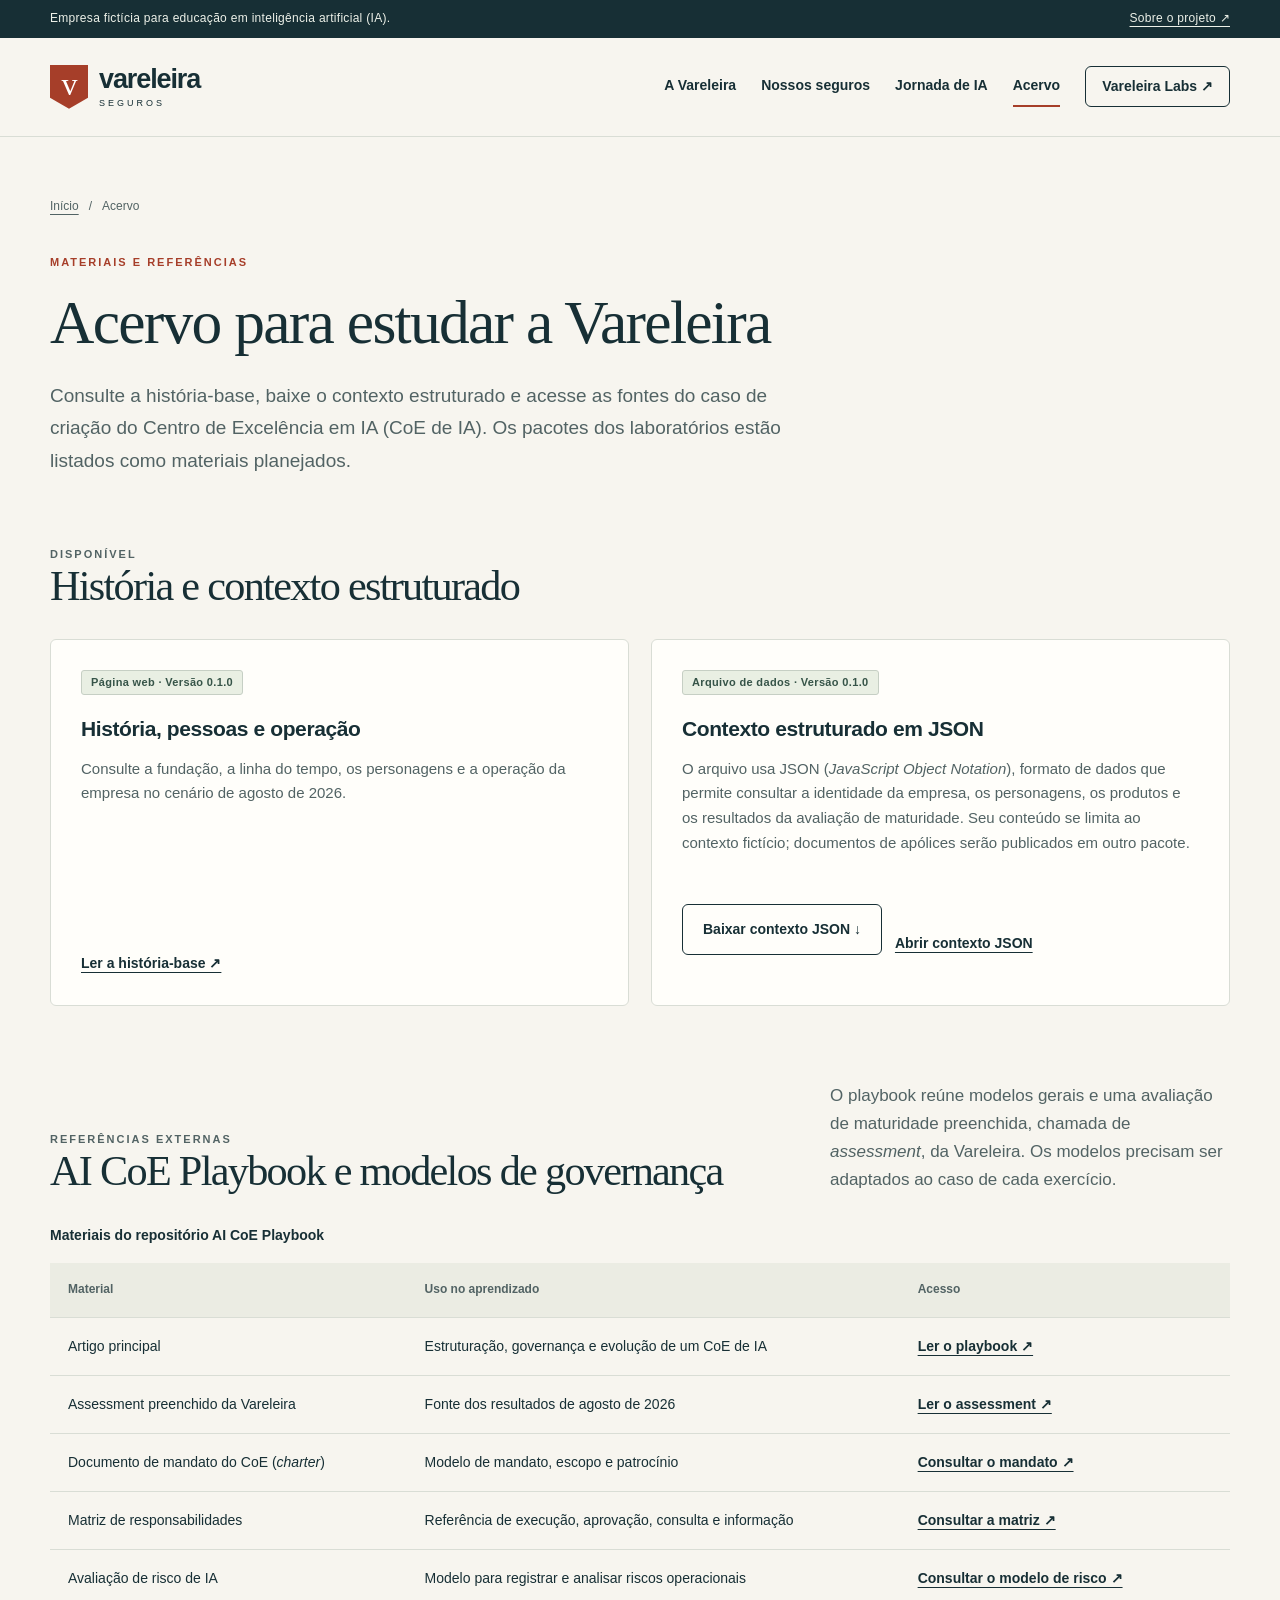
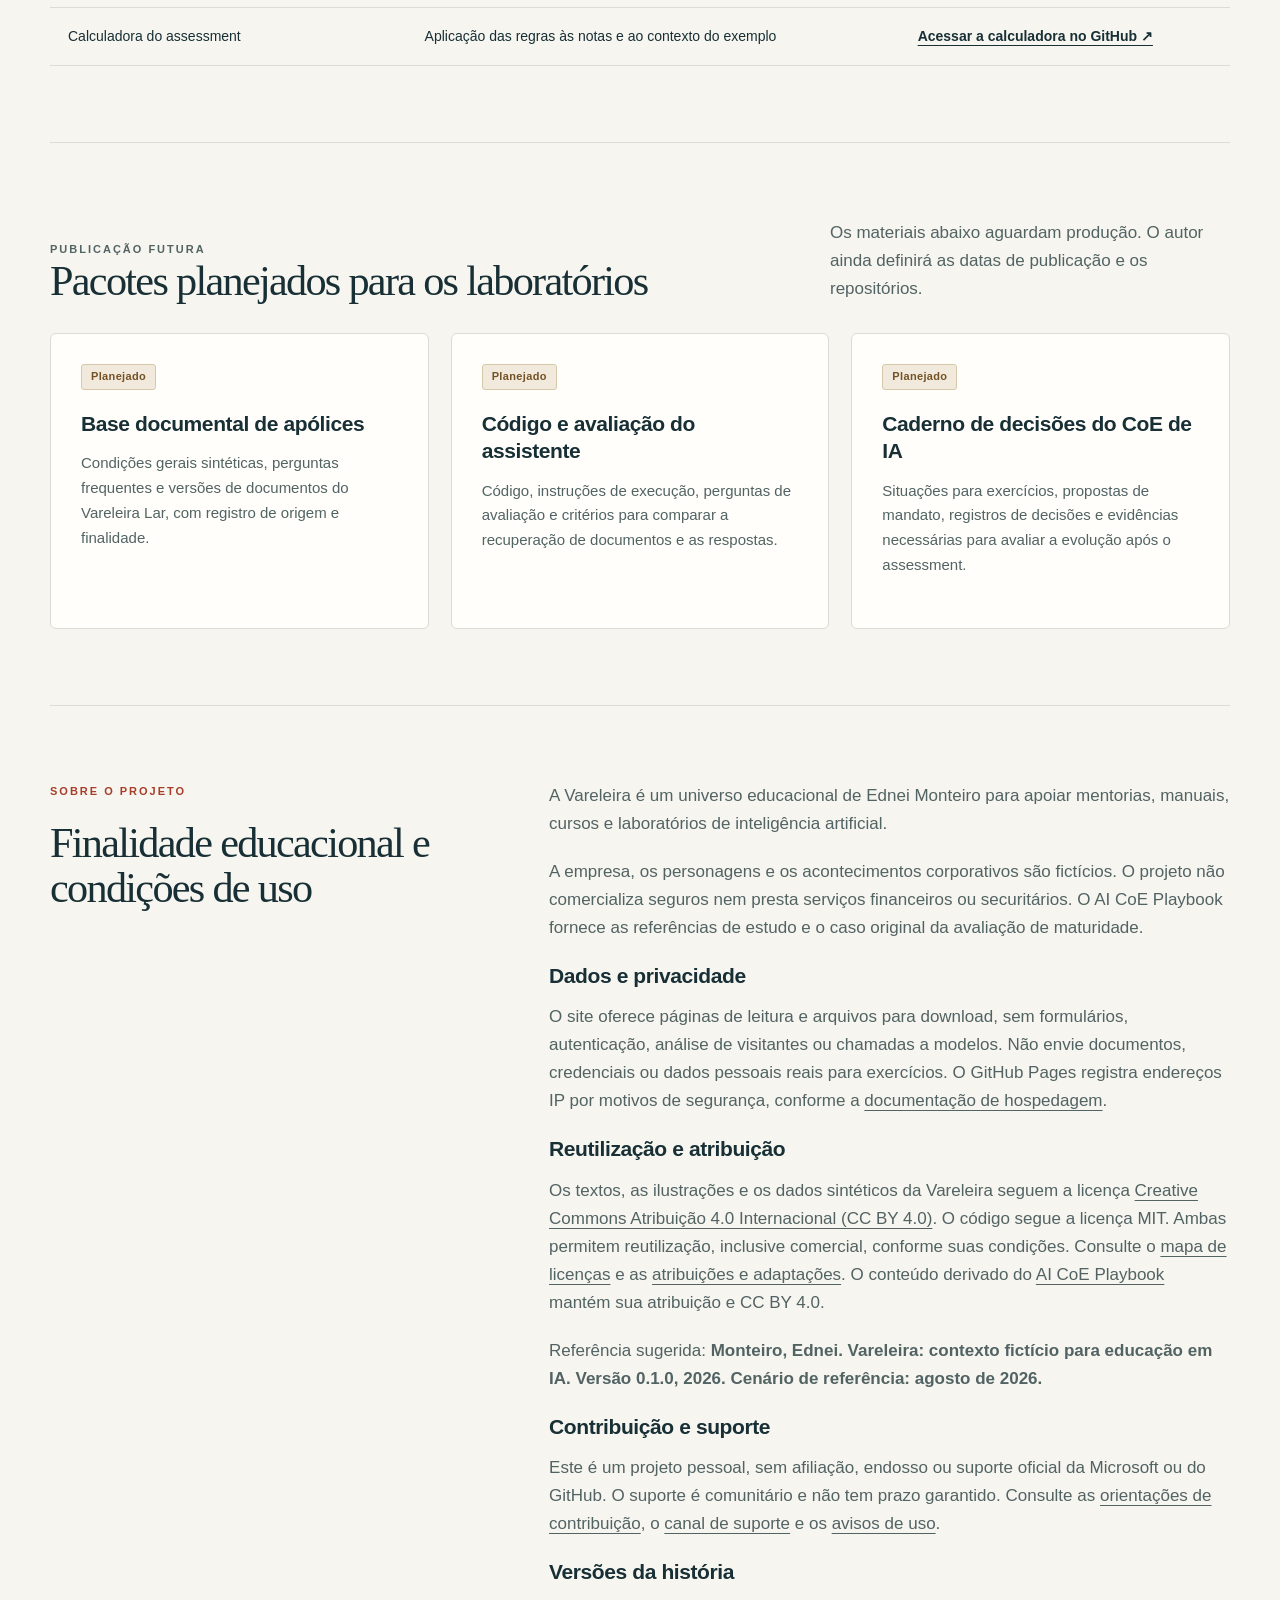
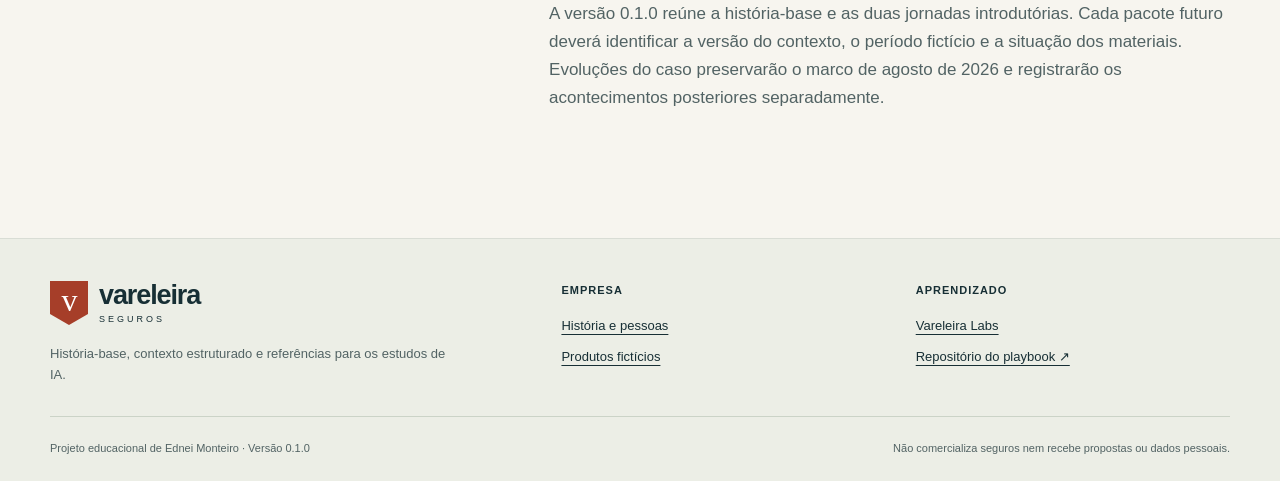
==== acervo.html @ fbc41fa9 "feat: prepare Vareleira site, repository policies and Pages publication Co-authored-by: Copilot <223" ====
<!doctype html>
<html lang="pt-BR">
<head>
  <meta charset="utf-8"><meta name="viewport" content="width=device-width, initial-scale=1">
  <title>Acervo e referências · Vareleira</title>
  <meta name="description" content="História-base e contexto estruturado da Vareleira, referências do AI CoE Playbook e materiais planejados para os laboratórios.">
  <link rel="icon" href="assets/favicon.svg" type="image/svg+xml"><link rel="stylesheet" href="assets/site.css">
</head>
<body>
  <a class="skip" href="#conteudo">Pular para o conteúdo</a>
  <div class="notice"><div class="wrap"><span>Empresa fictícia para educação em inteligência artificial (IA).</span><a class="notice-detail" href="#sobre">Sobre o projeto ↗</a></div></div>
  <header class="site-header"><div class="wrap header-inner"><a class="brand" href="index.html" aria-label="Vareleira Seguros, início"><span class="brand-mark" aria-hidden="true">v</span><span>vareleira<small>seguros</small></span></a><nav class="nav" aria-label="Navegação principal"><a href="empresa.html">A Vareleira</a><a href="seguros.html">Nossos seguros</a><a href="coe.html">Jornada de IA</a><a href="acervo.html" aria-current="page">Acervo</a><a class="nav-labs" href="labs.html">Vareleira Labs ↗</a></nav></div></header>
  <main id="conteudo" class="wrap">
    <div class="page-intro"><div class="breadcrumb"><a href="index.html">Início</a><span aria-hidden="true">/</span><span>Acervo</span></div><p class="eyebrow">Materiais e referências</p><h1>Acervo para estudar a Vareleira</h1><p class="lead">Consulte a história-base, baixe o contexto estruturado e acesse as fontes do caso de criação do Centro de Excelência em IA (CoE de IA). Os pacotes dos laboratórios estão listados como materiais planejados.</p></div>
    <section aria-labelledby="disponivel"><div class="section-heading"><div><p class="eyebrow">Disponível</p><h2 id="disponivel">História e contexto estruturado</h2></div></div><div class="grid-2">
      <article class="card"><div class="tag-row"><span class="tag">Página web · Versão 0.1.0</span></div><h3>História, pessoas e operação</h3><p>Consulte a fundação, a linha do tempo, os personagens e a operação da empresa no cenário de agosto de 2026.</p><a class="text-link" href="empresa.html">Ler a história-base ↗</a></article>
      <article class="card"><div class="tag-row"><span class="tag">Arquivo de dados · Versão 0.1.0</span></div><h3>Contexto estruturado em JSON</h3><p>O arquivo usa JSON (<em>JavaScript Object Notation</em>), formato de dados que permite consultar a identidade da empresa, os personagens, os produtos e os resultados da avaliação de maturidade. Seu conteúdo se limita ao contexto fictício; documentos de apólices serão publicados em outro pacote.</p><div class="actions"><a class="button secondary" href="dados/contexto-v0.1.0.json" download="vareleira-contexto-v0.1.0.json">Baixar contexto JSON ↓</a><a class="text-link" href="dados/contexto-v0.1.0.json">Abrir contexto JSON</a></div></article>
    </div></section>
    <section class="section" aria-labelledby="referencias">
      <div class="section-heading"><div><p class="eyebrow">Referências externas</p><h2 id="referencias">AI CoE Playbook e modelos de governança</h2></div><p>O playbook reúne modelos gerais e uma avaliação de maturidade preenchida, chamada de <em>assessment</em>, da Vareleira. Os modelos precisam ser adaptados ao caso de cada exercício.</p></div>
      <div class="table-scroll" role="region" aria-label="Referências existentes do playbook" tabindex="0"><table><caption>Materiais do repositório AI CoE Playbook</caption><thead><tr><th scope="col">Material</th><th scope="col">Uso no aprendizado</th><th scope="col">Acesso</th></tr></thead><tbody>
        <tr><td>Artigo principal</td><td>Estruturação, governança e evolução de um CoE de IA</td><td><a href="https://vareleira.com/artigos/coe-ia-playbook.html">Ler o playbook ↗</a></td></tr>
        <tr><td>Assessment preenchido da Vareleira</td><td>Fonte dos resultados de agosto de 2026</td><td><a href="https://github.com/EdneiMonteiro/ai-coe-playbook/blob/main/assessment/exemplo-preenchido.md">Ler o assessment ↗</a></td></tr>
        <tr><td>Documento de mandato do CoE (<em>charter</em>)</td><td>Modelo de mandato, escopo e patrocínio</td><td><a href="https://github.com/EdneiMonteiro/ai-coe-playbook/blob/main/artefatos/charter-coe-ia.md">Consultar o mandato ↗</a></td></tr>
        <tr><td>Matriz de responsabilidades</td><td>Referência de execução, aprovação, consulta e informação</td><td><a href="https://github.com/EdneiMonteiro/ai-coe-playbook/blob/main/artefatos/raci-coe-ia.md">Consultar a matriz ↗</a></td></tr>
        <tr><td>Avaliação de risco de IA</td><td>Modelo para registrar e analisar riscos operacionais</td><td><a href="https://github.com/EdneiMonteiro/ai-coe-playbook/blob/main/artefatos/template-avaliacao-risco-ia.md">Consultar o modelo de risco ↗</a></td></tr>
        <tr><td>Calculadora do assessment</td><td>Aplicação das regras às notas e ao contexto do exemplo</td><td><a href="https://github.com/EdneiMonteiro/ai-coe-playbook/tree/main/assessment/calculadora">Acessar a calculadora no GitHub ↗</a></td></tr>
      </tbody></table></div>
    </section>
    <section class="section" aria-labelledby="planejado"><div class="section-heading"><div><p class="eyebrow">Publicação futura</p><h2 id="planejado">Pacotes planejados para os laboratórios</h2></div><p>Os materiais abaixo aguardam produção. O autor ainda definirá as datas de publicação e os repositórios.</p></div><div class="grid-3">
      <article class="card"><span class="tag planned">Planejado</span><h3 style="margin-top:20px">Base documental de apólices</h3><p>Condições gerais sintéticas, perguntas frequentes e versões de documentos do Vareleira Lar, com registro de origem e finalidade.</p></article>
      <article class="card"><span class="tag planned">Planejado</span><h3 style="margin-top:20px">Código e avaliação do assistente</h3><p>Código, instruções de execução, perguntas de avaliação e critérios para comparar a recuperação de documentos e as respostas.</p></article>
      <article class="card"><span class="tag planned">Planejado</span><h3 style="margin-top:20px">Caderno de decisões do CoE de IA</h3><p>Situações para exercícios, propostas de mandato, registros de decisões e evidências necessárias para avaliar a evolução após o assessment.</p></article>
    </div></section>
    <section class="section split" id="sobre"><div><p class="eyebrow">Sobre o projeto</p><h2>Finalidade educacional e condições de uso</h2></div><div class="prose">
      <p>A Vareleira é um universo educacional de Ednei Monteiro para apoiar mentorias, manuais, cursos e laboratórios de inteligência artificial.</p>
      <p>A empresa, os personagens e os acontecimentos corporativos são fictícios. O projeto não comercializa seguros nem presta serviços financeiros ou securitários. O AI CoE Playbook fornece as referências de estudo e o caso original da avaliação de maturidade.</p>
      <h3>Dados e privacidade</h3>
      <p>O site oferece páginas de leitura e arquivos para download, sem formulários, autenticação, análise de visitantes ou chamadas a modelos. Não envie documentos, credenciais ou dados pessoais reais para exercícios. O GitHub Pages registra endereços IP por motivos de segurança, conforme a <a href="https://docs.github.com/en/pages/getting-started-with-github-pages/what-is-github-pages#data-collection">documentação de hospedagem</a>.</p>
      <h3>Reutilização e atribuição</h3>
      <p>Os textos, as ilustrações e os dados sintéticos da Vareleira seguem a licença <a href="https://creativecommons.org/licenses/by/4.0/">Creative Commons Atribuição 4.0 Internacional (CC BY 4.0)</a>. O código segue a licença MIT. Ambas permitem reutilização, inclusive comercial, conforme suas condições. Consulte o <a href="LICENSE">mapa de licenças</a> e as <a href="NOTICE.md">atribuições e adaptações</a>. O conteúdo derivado do <a href="https://github.com/EdneiMonteiro/ai-coe-playbook">AI CoE Playbook</a> mantém sua atribuição e CC BY 4.0.</p>
      <p>Referência sugerida: <strong>Monteiro, Ednei. Vareleira: contexto fictício para educação em IA. Versão 0.1.0, 2026. Cenário de referência: agosto de 2026.</strong></p>
      <h3>Contribuição e suporte</h3>
      <p>Este é um projeto pessoal, sem afiliação, endosso ou suporte oficial da Microsoft ou do GitHub. O suporte é comunitário e não tem prazo garantido. Consulte as <a href="https://github.com/EdneiMonteiro/vareleira/blob/main/CONTRIBUTING.md">orientações de contribuição</a>, o <a href="https://github.com/EdneiMonteiro/vareleira/blob/main/SUPPORT.md">canal de suporte</a> e os <a href="DISCLAIMER.md">avisos de uso</a>.</p>
      <h3>Versões da história</h3>
      <p>A versão 0.1.0 reúne a história-base e as duas jornadas introdutórias. Cada pacote futuro deverá identificar a versão do contexto, o período fictício e a situação dos materiais. Evoluções do caso preservarão o marco de agosto de 2026 e registrarão os acontecimentos posteriores separadamente.</p>
    </div></section>
  </main>
  <footer class="site-footer"><div class="wrap"><div class="footer-top"><div><a class="brand" href="index.html"><span class="brand-mark" aria-hidden="true">v</span><span>vareleira<small>seguros</small></span></a><p>História-base, contexto estruturado e referências para os estudos de IA.</p></div><div class="footer-links"><strong>Empresa</strong><a href="empresa.html">História e pessoas</a><a href="seguros.html">Produtos fictícios</a></div><div class="footer-links"><strong>Aprendizado</strong><a href="labs.html">Vareleira Labs</a><a href="https://github.com/EdneiMonteiro/ai-coe-playbook">Repositório do playbook ↗</a></div></div><div class="footer-bottom"><span>Projeto educacional de Ednei Monteiro · Versão 0.1.0</span><span>Não comercializa seguros nem recebe propostas ou dados pessoais.</span></div></div></footer>
</body>
</html>
---- assets/site.css ----
:root {
  color-scheme: light;
  --paper: #f7f5ef;
  --white: #fffefa;
  --ink: #172f35;
  --muted: #526364;
  --line: #d9ddd5;
  --accent: #a63e29;
  --soft: #ebece3;
  --mint: #cfe0cd;
  --radius: 6px;
}
* { box-sizing: border-box; }
html { scroll-behavior: smooth; }
body { margin: 0; background: var(--paper); color: var(--ink); font: 17px/1.65 "Segoe UI", Arial, sans-serif; }
a { color: inherit; text-underline-offset: 4px; }
a:hover { color: var(--accent); }
button, input { font: inherit; }
img, svg { max-width: 100%; }
img { display: block; height: auto; }
::selection { background: var(--mint); color: var(--ink); }
:focus-visible { outline: 3px solid var(--accent); outline-offset: 5px; }
.wrap { width: min(1180px, calc(100% - 64px)); margin-inline: auto; }
.skip { position: absolute; left: 16px; top: -100px; z-index: 10; padding: 12px 20px; background: var(--white); }
.skip:focus { top: 12px; }
.notice { background: var(--ink); color: #edf1e9; font-size: 12px; padding: 9px 0; letter-spacing: .025em; }
.notice .wrap { display: flex; justify-content: space-between; gap: 16px; }
.notice a:hover { color: #fff; }
.site-header { border-bottom: 1px solid var(--line); background: var(--paper); }
.header-inner { display: flex; align-items: center; justify-content: space-between; min-height: 98px; gap: 32px; }
.brand { display: inline-flex; align-items: center; gap: 11px; text-decoration: none; font-size: 27px; font-weight: 700; letter-spacing: -1.1px; line-height: 1; }
.brand:hover { color: var(--ink); }
.brand-mark { display: grid; place-items: center; background: var(--accent); color: white; width: 38px; height: 44px; font: 32px Georgia, serif; clip-path: polygon(0 0,100% 0,100% 75%,50% 100%,0 75%); padding-bottom: 5px; }
.brand small { display: block; margin-top: 6px; font-size: 9px; font-weight: 500; letter-spacing: 3px; text-transform: uppercase; }
.nav { display: flex; align-items: center; flex-wrap: wrap; gap: 25px; }
.nav a { font-size: 14px; font-weight: 600; text-decoration: none; padding: 8px 0; border-bottom: 2px solid transparent; }
.nav a:hover, .nav a[aria-current="page"] { border-color: var(--accent); }
.nav .nav-labs { border: 1px solid var(--ink); border-radius: var(--radius); padding: 8px 16px; }
.nav .nav-labs[aria-current="page"] { background: var(--ink); color: var(--white); }
.eyebrow { font-size: 11px; font-weight: 700; text-transform: uppercase; letter-spacing: 2px; margin: 0 0 20px; color: var(--accent); }
h1, h2, h3, p { margin-top: 0; }
h1, h2 { font-family: Georgia, "Times New Roman", serif; font-weight: 400; letter-spacing: -1.7px; line-height: 1.08; }
h1 { font-size: clamp(40px, 5.2vw, 70px); margin-bottom: 25px; }
h2 { font-size: clamp(32px, 3.3vw, 44px); margin-bottom: 22px; }
h3 { font-size: 21px; line-height: 1.3; letter-spacing: -.4px; margin-bottom: 14px; }
p { margin-bottom: 20px; }
.lead { font-size: 19px; line-height: 1.7; color: var(--muted); max-width: 660px; }
.muted { color: var(--muted); }
.small { font-size: 14px; }
.hero { display: grid; grid-template-columns: 1.03fr 1fr; gap: 56px; align-items: center; padding: 76px 0 62px; }
.hero .lead { max-width: 520px; }
.hero h1 em { color: var(--accent); font-style: normal; }
.hero-art { position: relative; background: #e3e9dc; border-radius: 150px 150px 6px 6px; overflow: hidden; }
.hero-art img { width: 100%; }
.art-caption { display: flex; justify-content: space-between; gap: 20px; padding: 15px 24px; border-top: 1px solid #b8c7bb; font-size: 11px; letter-spacing: 1.1px; text-transform: uppercase; }
.actions { display: flex; gap: 13px; flex-wrap: wrap; margin: 28px 0 20px; }
.button { display: inline-flex; align-items: center; justify-content: center; gap: 24px; padding: 13px 20px; border-radius: var(--radius); border: 1px solid var(--ink); color: var(--white); background: var(--ink); font-size: 14px; font-weight: 600; text-decoration: none; }
.button:hover { background: #29494e; color: white; }
.button.secondary { background: transparent; color: var(--ink); }
.button.secondary:hover { background: var(--soft); }
.text-link { font-size: 14px; font-weight: 650; }
.facts { display: grid; grid-template-columns: repeat(4, 1fr); border-block: 1px solid var(--line); padding: 26px 0; gap: 26px; }
.fact { border-right: 1px solid var(--line); padding-right: 18px; }
.fact:last-child { border-right: 0; }
.fact strong { display: block; font-family: Georgia, serif; font-weight: 400; font-size: 31px; line-height: 1.25; }
.fact span { display: block; margin-top: 6px; color: var(--muted); font-size: 12px; }
.section { padding-block: 76px; }
.section + .section { border-top: 1px solid var(--line); }
.section-heading { display: flex; justify-content: space-between; align-items: end; gap: 40px; margin-bottom: 30px; }
.section-heading h2 { margin-bottom: 0; }
.section-heading p { max-width: 400px; margin-bottom: 0; color: var(--muted); }
.grid-3, .grid-2 { display: grid; gap: 22px; }
.grid-3 { grid-template-columns: repeat(3, 1fr); }
.grid-2 { grid-template-columns: repeat(2, 1fr); }
.card { background: var(--white); border: 1px solid var(--line); border-radius: var(--radius); padding: 30px; display: flex; flex-direction: column; align-items: start; }
.card p { color: var(--muted); font-size: 15px; }
.card .text-link { margin-top: auto; }
.card-index { color: var(--accent); font-family: Georgia, serif; font-size: 28px; margin-bottom: 30px; }
.tag { display: inline-block; border: 1px solid #c6cfc4; color: #365448; background: #e9efe3; border-radius: 3px; padding: 3px 9px; font-size: 11px; font-weight: 600; letter-spacing: .35px; line-height: 1.6; }
.tag.planned { background: #f1eadc; color: #735125; border-color: #d7c7ab; }
.tag-row { display: flex; flex-wrap: wrap; gap: 8px; margin-bottom: 20px; }
.feature { display: grid; grid-template-columns: 1fr 1fr; background: var(--ink); color: var(--white); border-radius: var(--radius); overflow: hidden; }
.feature-copy { padding: 46px; }
.feature .eyebrow { color: #ddaa8d; }
.feature p { color: #d1ddd7; }
.feature .button { background: var(--mint); color: var(--ink); border-color: var(--mint); }
.feature .button:hover { background: #e0ebd8; }
.feature-side { border-left: 1px solid #4b6263; padding: 40px; display: grid; align-content: center; gap: 22px; }
.feature-side article + article { border-top: 1px solid #4b6263; padding-top: 25px; }
.feature-side h3 { font-family: Georgia, serif; font-size: 26px; font-weight: 400; }
.feature-side p { font-size: 14px; margin-bottom: 12px; }
.feature a:hover { color: #f5c9a9; }
.page-intro { padding: 60px 0 48px; max-width: 900px; }
.breadcrumb { display: flex; flex-wrap: wrap; gap: 10px; color: var(--muted); font-size: 12px; margin-bottom: 36px; }
.page-intro h1 { max-width: 850px; font-size: clamp(39px, 4.8vw, 62px); }
.page-intro .lead { max-width: 760px; }
.page-intro .eyebrow { margin-bottom: 18px; }
.callout { border-left: 3px solid var(--accent); background: var(--soft); padding: 24px 28px; border-radius: 0 var(--radius) var(--radius) 0; }
.callout p:last-child { margin-bottom: 0; }
.split { display: grid; grid-template-columns: .8fr 1.3fr; gap: 80px; }
.prose { max-width: 780px; }
.prose p, .prose li { color: var(--muted); }
.timeline { list-style: none; margin: 0; padding: 0; }
.timeline li { position: relative; border-left: 1px solid #b9c6b9; padding: 0 0 32px 28px; }
.timeline li::before { content: ""; position: absolute; top: 8px; left: -5px; width: 9px; height: 9px; border-radius: 50%; background: var(--accent); }
.timeline li:last-child { padding-bottom: 0; }
.timeline strong { display: block; font-size: 13px; color: var(--accent); margin-bottom: 8px; }
.timeline h3 { margin-bottom: 9px; font-size: 19px; }
.timeline p { font-size: 15px; color: var(--muted); margin: 0; }
.person { padding-top: 20px; border-top: 1px solid var(--line); }
.person h3 { margin: 7px 0 8px; }
.person .role { color: var(--accent); font-size: 12px; font-weight: 650; }
.person p { font-size: 15px; color: var(--muted); }
.stack { display: grid; gap: 24px; }
.product { display: grid; grid-template-columns: .65fr 1.35fr; gap: 40px; padding: 36px; border: 1px solid var(--line); background: var(--white); border-radius: var(--radius); scroll-margin-top: 24px; }
.product-name { font: 35px/1.2 Georgia, serif; letter-spacing: -1px; margin-bottom: 20px; }
.product p, .product li { font-size: 15px; color: var(--muted); }
.product ul { padding-left: 20px; margin-bottom: 0; }
.lab-number { font: 52px Georgia, serif; color: #82918b; margin-bottom: 18px; }
.lab-card { padding: 36px; }
.lab-card h2 { font-size: 34px; }
.list-clean { padding-left: 20px; margin-top: 0; }
.list-clean li { margin-bottom: 11px; }
.flow { counter-reset: stage; list-style: none; margin: 0; padding: 0; display: grid; grid-template-columns: repeat(4, 1fr); gap: 22px; }
.flow li { counter-increment: stage; padding-top: 21px; border-top: 2px solid var(--line); }
.flow li::before { content: "0" counter(stage); display: block; font: 26px Georgia, serif; color: var(--accent); margin-bottom: 20px; }
.flow h3 { font-size: 18px; }
.flow p { font-size: 14px; color: var(--muted); }
.question { padding: 25px; border: 1px solid var(--line); border-radius: var(--radius); margin-top: 22px; }
.question blockquote { margin: 10px 0 15px; font: 27px/1.4 Georgia, serif; }
.table-scroll { overflow-x: auto; }
table { width: 100%; border-collapse: collapse; font-size: 14px; text-align: left; }
caption { text-align: left; font-weight: 600; margin-bottom: 16px; }
th { font-size: 12px; color: var(--muted); background: var(--soft); }
th, td { padding: 17px 18px; border-bottom: 1px solid var(--line); vertical-align: top; }
td a { font-weight: 600; }
.site-footer { background: #eceee6; border-top: 1px solid var(--line); padding: 42px 0 24px; margin-top: 30px; }
.footer-top { display: grid; grid-template-columns: 1.5fr 1fr 1fr; gap: 40px; padding-bottom: 30px; }
.footer-top p { color: var(--muted); font-size: 13px; max-width: 400px; margin: 18px 0 0; }
.footer-links { display: flex; align-items: start; flex-direction: column; gap: 9px; font-size: 13px; }
.footer-links strong { margin-bottom: 7px; font-size: 11px; text-transform: uppercase; letter-spacing: 1px; }
.footer-bottom { display: flex; flex-wrap: wrap; justify-content: space-between; gap: 12px; padding-top: 22px; border-top: 1px solid #cbd3c7; font-size: 11px; color: var(--muted); }
code { font-size: .9em; overflow-wrap: anywhere; }
@media (max-width: 980px) {
  .header-inner { gap: 24px; }
  .nav { gap: 17px; }
  .hero { gap: 32px; padding-top: 54px; }
  .hero h1 { font-size: 50px; }
  .split { gap: 40px; }
  .card { padding: 24px; }
  .feature-copy, .feature-side { padding: 30px; }
}
@media (max-width: 740px) {
  .wrap { width: calc(100% - 36px); }
  .notice .wrap { display: block; font-size: 11px; }
  .notice .notice-detail { display: none; }
  .header-inner { align-items: start; flex-direction: column; padding-block: 22px 16px; gap: 20px; }
  .brand { font-size: 25px; }
  .nav { gap: 8px 19px; width: 100%; }
  .nav a { font-size: 13px; }
  .nav .nav-labs { padding: 6px 11px; }
  .hero { grid-template-columns: 1fr; gap: 32px; padding: 42px 0 36px; }
  .hero h1 { font-size: clamp(42px, 9vw, 60px); }
  .hero-art { max-width: 520px; width: 100%; margin-inline: auto; }
  .lead { font-size: 17px; }
  .facts { grid-template-columns: 1fr 1fr; gap: 24px; }
  .fact:nth-child(2) { border: 0; }
  .fact strong { font-size: 27px; }
  .section { padding-block: 46px; }
  .section-heading { flex-direction: column; align-items: start; gap: 20px; }
  .grid-3, .grid-2, .feature, .split, .product { grid-template-columns: 1fr; }
  .split { gap: 30px; }
  .card-index { margin-bottom: 18px; }
  .feature-side { border-left: 0; border-top: 1px solid #4b6263; }
  .feature-copy, .feature-side, .lab-card, .product { padding: 25px; }
  .product { gap: 15px; }
  .page-intro { padding: 32px 0; }
  .page-intro h1 { font-size: 42px; }
  .flow { grid-template-columns: 1fr 1fr; }
  .footer-top { grid-template-columns: 1fr 1fr; gap: 30px; }
  .footer-top > div:first-child { grid-column: 1 / -1; }
  .art-caption { padding: 14px; font-size: 9px; }
}
@media (prefers-reduced-motion: reduce) { html { scroll-behavior: auto; } }
@media print {
  .notice, .site-header, .site-footer, .actions, .skip { display: none; }
  body { background: white; font-size: 11pt; }
  .wrap { width: 100%; }
  .section { padding-block: 20px; }
  .hero, .split, .feature { display: block; }
  .hero-art { max-width: 300px; }
  .feature, .feature p, .feature .eyebrow { background: white; color: black; }
  .card, .person, .timeline li, .product { break-inside: avoid; }
  a { text-decoration: underline; }
  main::before { content: "Vareleira · Empresa fictícia para educação em inteligência artificial (IA) · Cenário: agosto de 2026"; display: block; padding: 12px 0; border-bottom: 1px solid; font-size: 10pt; }
}
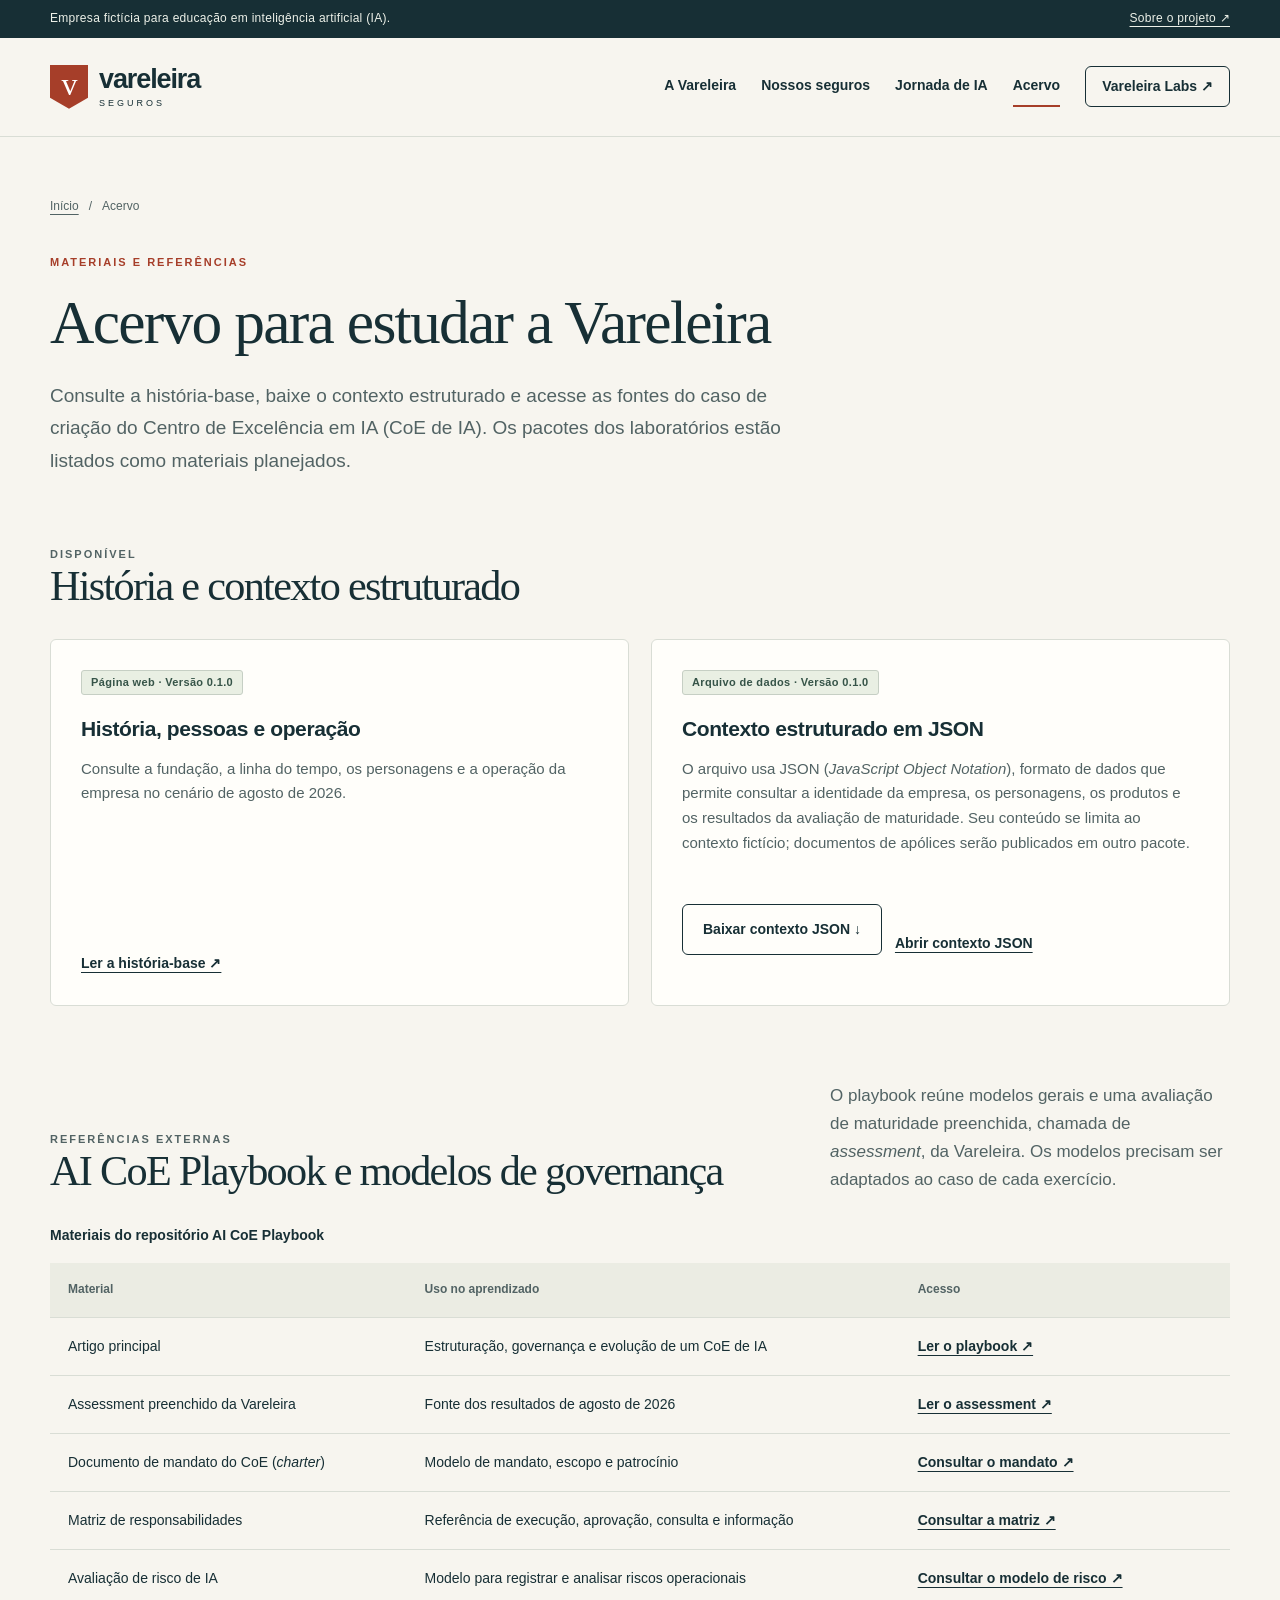
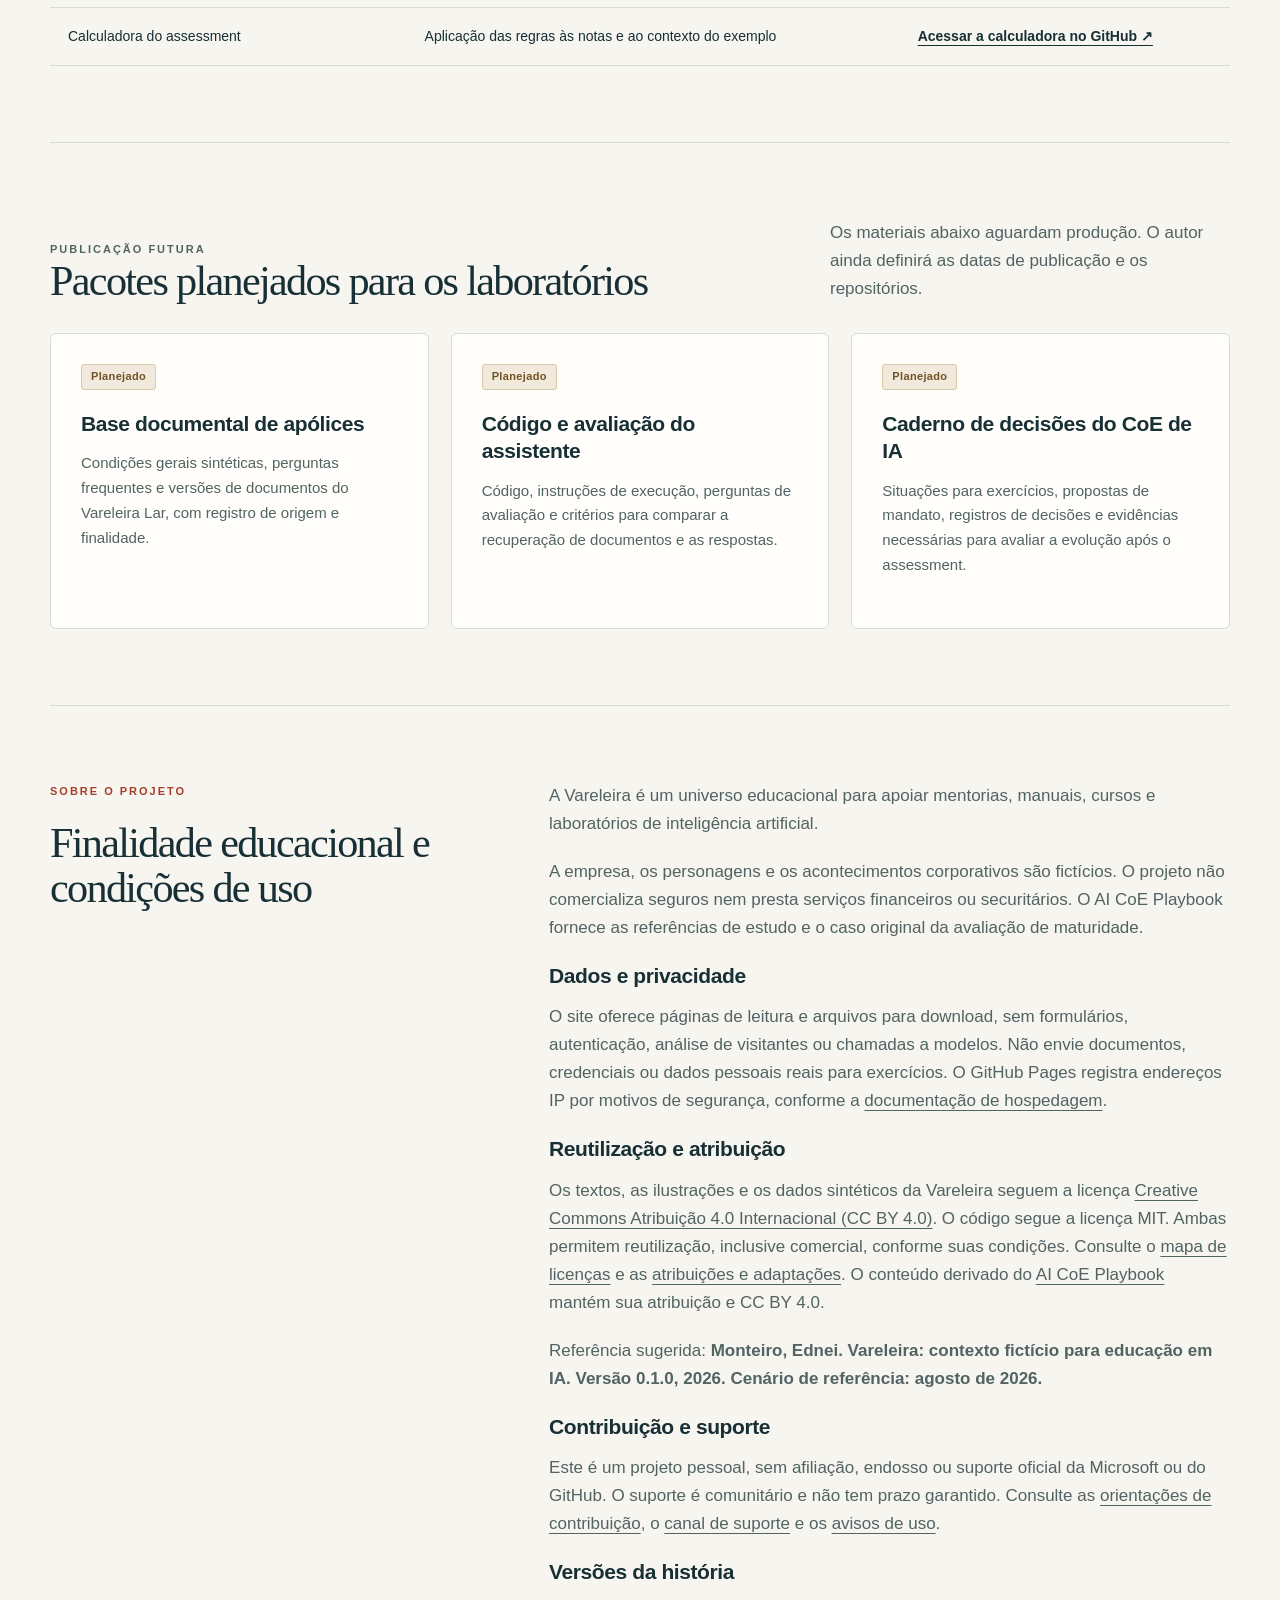
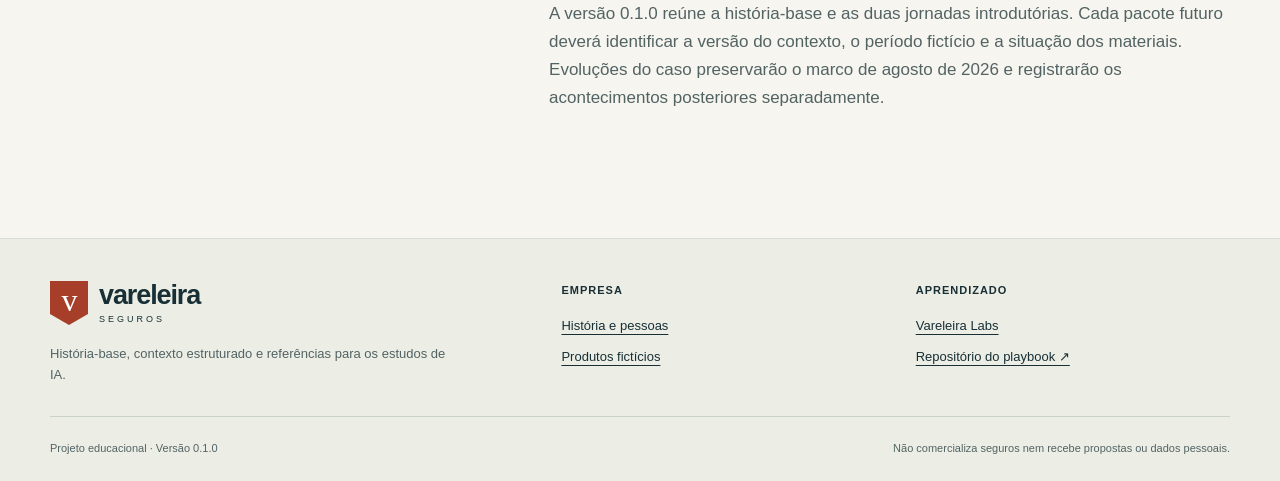
==== commit c2059352: "docs: keep author identification in credits and citation only Co-authored-by: Copilot <223556219+Cop" ====
--- a/acervo.html
+++ b/acervo.html
@@ -33,7 +33,7 @@
       <article class="card"><span class="tag planned">Planejado</span><h3 style="margin-top:20px">Caderno de decisões do CoE de IA</h3><p>Situações para exercícios, propostas de mandato, registros de decisões e evidências necessárias para avaliar a evolução após o assessment.</p></article>
     </div></section>
     <section class="section split" id="sobre"><div><p class="eyebrow">Sobre o projeto</p><h2>Finalidade educacional e condições de uso</h2></div><div class="prose">
-      <p>A Vareleira é um universo educacional de Ednei Monteiro para apoiar mentorias, manuais, cursos e laboratórios de inteligência artificial.</p>
+      <p>A Vareleira é um universo educacional para apoiar mentorias, manuais, cursos e laboratórios de inteligência artificial.</p>
       <p>A empresa, os personagens e os acontecimentos corporativos são fictícios. O projeto não comercializa seguros nem presta serviços financeiros ou securitários. O AI CoE Playbook fornece as referências de estudo e o caso original da avaliação de maturidade.</p>
       <h3>Dados e privacidade</h3>
       <p>O site oferece páginas de leitura e arquivos para download, sem formulários, autenticação, análise de visitantes ou chamadas a modelos. Não envie documentos, credenciais ou dados pessoais reais para exercícios. O GitHub Pages registra endereços IP por motivos de segurança, conforme a <a href="https://docs.github.com/en/pages/getting-started-with-github-pages/what-is-github-pages#data-collection">documentação de hospedagem</a>.</p>
@@ -46,6 +46,6 @@
       <p>A versão 0.1.0 reúne a história-base e as duas jornadas introdutórias. Cada pacote futuro deverá identificar a versão do contexto, o período fictício e a situação dos materiais. Evoluções do caso preservarão o marco de agosto de 2026 e registrarão os acontecimentos posteriores separadamente.</p>
     </div></section>
   </main>
-  <footer class="site-footer"><div class="wrap"><div class="footer-top"><div><a class="brand" href="index.html"><span class="brand-mark" aria-hidden="true">v</span><span>vareleira<small>seguros</small></span></a><p>História-base, contexto estruturado e referências para os estudos de IA.</p></div><div class="footer-links"><strong>Empresa</strong><a href="empresa.html">História e pessoas</a><a href="seguros.html">Produtos fictícios</a></div><div class="footer-links"><strong>Aprendizado</strong><a href="labs.html">Vareleira Labs</a><a href="https://github.com/EdneiMonteiro/ai-coe-playbook">Repositório do playbook ↗</a></div></div><div class="footer-bottom"><span>Projeto educacional de Ednei Monteiro · Versão 0.1.0</span><span>Não comercializa seguros nem recebe propostas ou dados pessoais.</span></div></div></footer>
+  <footer class="site-footer"><div class="wrap"><div class="footer-top"><div><a class="brand" href="index.html"><span class="brand-mark" aria-hidden="true">v</span><span>vareleira<small>seguros</small></span></a><p>História-base, contexto estruturado e referências para os estudos de IA.</p></div><div class="footer-links"><strong>Empresa</strong><a href="empresa.html">História e pessoas</a><a href="seguros.html">Produtos fictícios</a></div><div class="footer-links"><strong>Aprendizado</strong><a href="labs.html">Vareleira Labs</a><a href="https://github.com/EdneiMonteiro/ai-coe-playbook">Repositório do playbook ↗</a></div></div><div class="footer-bottom"><span>Projeto educacional · Versão 0.1.0</span><span>Não comercializa seguros nem recebe propostas ou dados pessoais.</span></div></div></footer>
 </body>
 </html>
